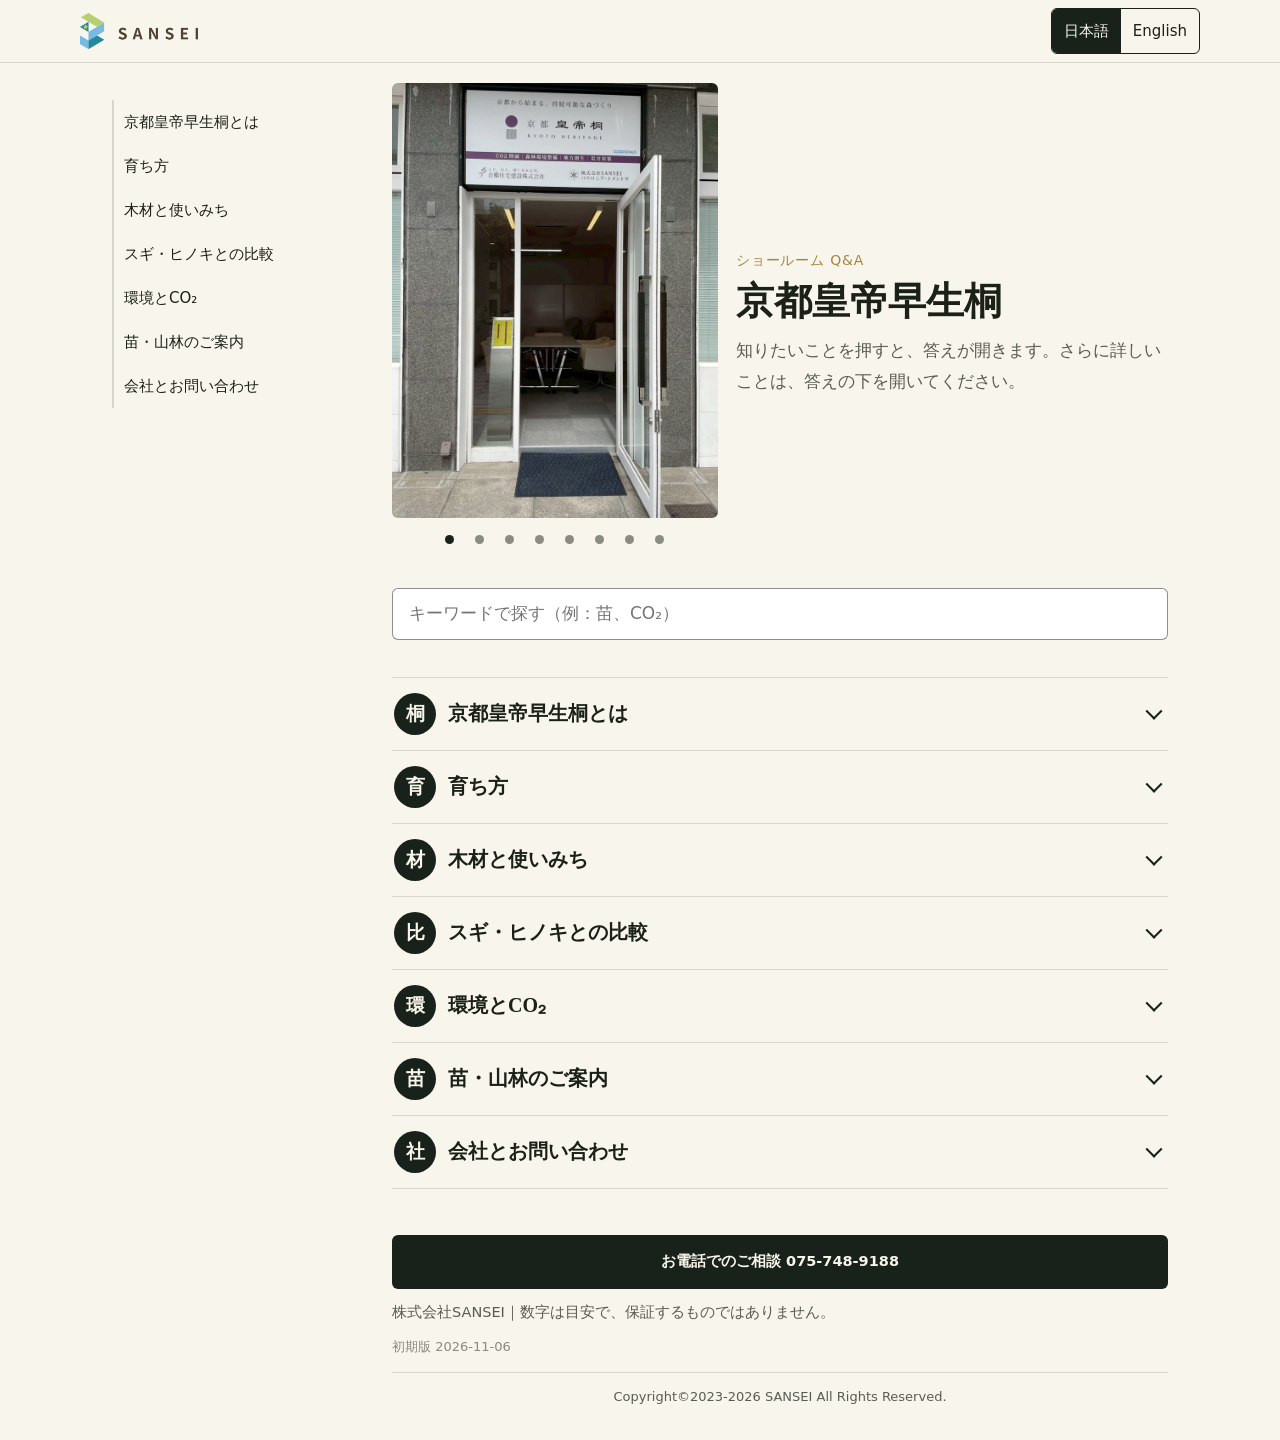
==== index.html @ a07f67c0 "見直しを反映：年数・直径と幹回り・品質・収穫回数・相談先・スタッフ専用の参考資料（57問） - 成木は5〜6年、製品は3年目ごろからに統一 - 直径と幹回りを書き分け、滋賀の失敗例と札幌の聞き取りを足" ====
<!doctype html>
<html lang="ja">
<head>
<meta charset="utf-8">
<meta name="viewport" content="width=device-width, initial-scale=1, viewport-fit=cover">
<meta name="robots" content="noindex,nofollow">
<meta name="theme-color" content="#18221a">
<title>京都皇帝早生桐 Q&amp;A｜株式会社SANSEI</title>
<link rel="icon" href="img/icon-32x32.jpg">
<link rel="apple-touch-icon" href="img/icon-192x192.jpg">
<link rel="stylesheet" href="assets/style.css?v=20261106b">
</head>
<body class="kkqa-page">
<div class="kkqa" id="kkqa">
  <header class="kkqa-bar">
    <img class="kkqa-logo" src="img/logo-sansei-h.png" alt="SANSEI" width="118" height="33">
    <div class="kkqa-lang" role="group" aria-label="Language">
      <button class="kkqa-lang__btn" type="button" data-kkqa-lang="ja">日本語</button>
      <button class="kkqa-lang__btn" type="button" data-kkqa-lang="en">English</button>
    </div>
  </header>

  <div class="kkqa-layout">
    <nav class="kkqa-nav" id="kkqa-nav" aria-label="Categories"></nav>
    <main class="kkqa-main">
      <section class="kkqa-intro">
        <div class="kkqa-slider" id="kkqa-slider"></div>
        <div class="kkqa-intro__text">
          <p class="kkqa-intro__eyebrow" id="kkqa-eyebrow"></p>
          <h1 class="kkqa-intro__title" id="kkqa-title"></h1>
          <p class="kkqa-intro__lead" id="kkqa-lead"></p>
        </div>
      </section>

      <div class="kkqa-search">
        <label class="kkqa-sr" for="kkqa-q" id="kkqa-q-label"></label>
        <input class="kkqa-search__input" id="kkqa-q" type="search" autocomplete="off" enterkeyhint="search">
      </div>
      <p class="kkqa-count" id="kkqa-count" aria-live="polite"></p>

      <div class="kkqa-list" id="kkqa-list"></div>
      <noscript><p class="kkqa-empty">JavaScript を有効にしてください。</p></noscript>

      <footer class="kkqa-foot">
        <a class="kkqa-foot__tel" id="kkqa-tel" href="tel:0757489188"></a>
        <p class="kkqa-foot__text" id="kkqa-foot"></p>
        <p class="kkqa-foot__ver" id="kkqa-ver"></p>
        <p class="kkqa-foot__copy">Copyright©2023-2026 SANSEI All Rights Reserved.</p>
      </footer>
    </main>
  </div>
</div>

<script src="assets/qa-data.js?v=20261106b"></script>
<script src="assets/app.js?v=20261106b"></script>
</body>
</html>
---- assets/style.css ----
/* 京都皇帝早生桐 Q&A
   ・クラスは全部 kkqa- で始まる。素のタグ（table / h1 など）に直接は効かせない
     → WordPress などへ埋め込んでも、外のCSSと互いに干渉しにくい。
   ・色・文字・余白は下の --kkqa- を変えるだけで全体が変わる。
   ・1問だけ見た目を変える時は .kkqa-item--問いのid、1分類は .kkqa-cat--分類のid を使う。
   ・スマホ基準 → 640px でタブレット → 960px で PC（左に目次）。 */
.kkqa{
  color-scheme:light;
  --kkqa-paper:#f8f5ec; --kkqa-cream:#f2ede1; --kkqa-white:#fff;
  --kkqa-forest:#18221a; --kkqa-leaf:#b9c99a; --kkqa-gold:#a8843f;
  --kkqa-ink:#1b2117; --kkqa-ink-2:rgba(27,33,23,.72); --kkqa-ink-3:rgba(27,33,23,.5);
  --kkqa-line:rgba(27,33,23,.14); --kkqa-on-dark:#f8f5ec;
  --kkqa-sans:"Hiragino Sans","Yu Gothic UI","Yu Gothic","Noto Sans JP",system-ui,sans-serif;
  --kkqa-serif:"Hiragino Mincho ProN","Yu Mincho","Noto Serif JP",serif;
  --kkqa-size:17px; --kkqa-radius:6px; --kkqa-tap:44px;
  --kkqa-gut:clamp(16px,4vw,32px); --kkqa-width:760px; --kkqa-width-wide:1120px; --kkqa-bar-h:64px;

  min-height:100vh;background:var(--kkqa-paper);color:var(--kkqa-ink);
  font:400 var(--kkqa-size)/1.8 var(--kkqa-sans);overflow-wrap:anywhere;-webkit-text-size-adjust:100%;
}
.kkqa,.kkqa *{box-sizing:border-box}
.kkqa-page{margin:0}
.kkqa-sr{position:absolute;width:1px;height:1px;overflow:hidden;clip-path:inset(50%)}

/* 上の帯 */
.kkqa-bar{position:sticky;top:0;z-index:10;display:flex;align-items:center;justify-content:space-between;gap:12px;
  padding:8px var(--kkqa-gut);padding-top:calc(8px + env(safe-area-inset-top));background:var(--kkqa-paper);border-bottom:1px solid var(--kkqa-line)}
.kkqa-logo{display:block;width:104px;height:auto}
.kkqa-lang{display:flex;flex:none;border:1px solid var(--kkqa-forest);border-radius:var(--kkqa-radius);overflow:hidden}
.kkqa-lang__btn{min-height:var(--kkqa-tap);padding:0 12px;border:0;background:transparent;color:inherit;font:inherit;font-size:15px;cursor:pointer}
.kkqa-lang__btn[aria-pressed="true"]{background:var(--kkqa-forest);color:var(--kkqa-on-dark)}

/* 全体の枠 */
.kkqa-layout{max-width:var(--kkqa-width);margin:0 auto;padding:0 var(--kkqa-gut)}
.kkqa-nav{display:none}

/* はじめ */
.kkqa-intro{display:grid;gap:18px;padding:20px 0 8px}
.kkqa-slider{min-width:0}
.kkqa-slider__track{display:flex;overflow-x:auto;scroll-snap-type:x mandatory;border-radius:var(--kkqa-radius);scrollbar-width:none;-webkit-overflow-scrolling:touch}
.kkqa-slider__track::-webkit-scrollbar{display:none}
.kkqa-slider__slide{flex:0 0 100%;margin:0;scroll-snap-align:start}
.kkqa-slider__img{display:block;width:100%;height:auto;aspect-ratio:4/3;object-fit:cover}
.kkqa-slider__dots{display:flex;justify-content:center}
.kkqa-slider__dot{display:grid;place-items:center;width:30px;height:var(--kkqa-tap);padding:0;border:0;background:transparent;cursor:pointer}
.kkqa-slider__dot::before{content:"";width:9px;height:9px;border-radius:50%;background:var(--kkqa-ink-3)}
.kkqa-slider__dot[aria-current="true"]::before{background:var(--kkqa-forest)}
.kkqa-intro__eyebrow{margin:0;color:var(--kkqa-gold);font-size:14px;letter-spacing:.06em}
.kkqa-intro__title{margin:2px 0 8px;font:600 clamp(28px,7vw,38px)/1.35 var(--kkqa-serif)}
.kkqa-intro__lead{margin:0;color:var(--kkqa-ink-2)}

/* 検索 */
.kkqa-search{position:relative;margin-top:18px}
.kkqa-search__input{width:100%;min-height:52px;padding:0 16px;border:1px solid var(--kkqa-ink-3);border-radius:var(--kkqa-radius);background:var(--kkqa-white);color:inherit;font:inherit}
.kkqa-search__input:focus{outline:2px solid var(--kkqa-forest);outline-offset:1px}
.kkqa-count{min-height:1.5em;margin:6px 2px 10px;color:var(--kkqa-ink-2);font-size:14px}

/* トグル共通（分類と問い） */
.kkqa-cat__head,.kkqa-item__head{display:flex;align-items:center;gap:12px;padding:12px 2px;cursor:pointer;list-style:none;font-weight:600;line-height:1.5}
.kkqa-cat__head::-webkit-details-marker,.kkqa-item__head::-webkit-details-marker{display:none}
.kkqa-cat__head::after,.kkqa-item__head::after{content:"";flex:none;width:10px;height:10px;margin:0 6px 0 auto;border-right:2px solid var(--kkqa-forest);border-bottom:2px solid var(--kkqa-forest);transform:rotate(45deg) translate(-2px,-2px);transition:transform .15s}
.kkqa-cat[open]>.kkqa-cat__head::after,.kkqa-item[open]>.kkqa-item__head::after{transform:rotate(-135deg) translate(-2px,-2px)}
.kkqa-cat__head:focus-visible,.kkqa-item__head:focus-visible{outline:2px solid var(--kkqa-forest);outline-offset:2px}

/* 分類 */
.kkqa-cat{border-top:1px solid var(--kkqa-line);scroll-margin-top:calc(var(--kkqa-bar-h) + 8px)}
.kkqa-cat:last-child{border-bottom:1px solid var(--kkqa-line)}
.kkqa-cat__head{min-height:72px;font:600 20px/1.45 var(--kkqa-serif)}
.kkqa-cat__mark{flex:none;display:grid;place-items:center;width:42px;height:42px;border-radius:50%;background:var(--kkqa-forest);color:var(--kkqa-on-dark);font:600 19px/1 var(--kkqa-serif)}
.kkqa-cat__body{padding:0 0 14px}

/* 問い */
.kkqa-item{border-top:1px solid var(--kkqa-line);scroll-margin-top:calc(var(--kkqa-bar-h) + 8px)}
.kkqa-item__head{min-height:60px}
.kkqa-item__from{display:block;color:var(--kkqa-ink-3);font-size:13px;font-weight:400}
.kkqa-item__body{padding:0 2px 14px}
.kkqa-item__answer{margin:0;white-space:pre-line}
.kkqa-item__more{margin:12px 0 0 2px;padding-left:12px;border-left:2px solid var(--kkqa-leaf)}
.kkqa-item__more>.kkqa-item:first-child{border-top:0}
.kkqa-item__more>.kkqa-item>.kkqa-item__head{min-height:52px;font-weight:500}

/* 中に入れる部品 */
.kkqa-note{margin:10px 0 0;padding-left:12px;border-left:3px solid var(--kkqa-gold);color:var(--kkqa-ink-2);font-size:14.5px;line-height:1.7}
.kkqa-table-wrap{margin-top:12px;overflow-x:auto;-webkit-overflow-scrolling:touch}
.kkqa-table{width:100%;table-layout:fixed;border-collapse:collapse;font-size:clamp(13.5px,3.6vw,15px);line-height:1.5}
.kkqa-table__cell{padding:8px 5px;border-bottom:1px solid var(--kkqa-line);text-align:left;vertical-align:top;overflow-wrap:break-word;word-break:normal;font-weight:400}
.kkqa-table__cell--head{background:var(--kkqa-cream);font-weight:600}
.kkqa-table__cell--head:first-child{width:27%}
.kkqa-table__cell--row,.kkqa-table__cell--main{font-weight:600}
.kkqa-figure{margin:12px 0 0}
.kkqa-figure__img{display:block;width:100%;height:auto;border-radius:var(--kkqa-radius)}
.kkqa-figure__cap{margin-top:6px;color:var(--kkqa-ink-2);font-size:14px;line-height:1.6}
.kkqa-video{display:block;width:100%;aspect-ratio:16/9;margin-top:12px;border:0;border-radius:var(--kkqa-radius);background:#000}
.kkqa-link{display:flex;align-items:center;min-height:var(--kkqa-tap);margin-top:8px;color:var(--kkqa-forest);font-weight:600}

.kkqa-empty{padding:18px 2px;color:var(--kkqa-ink-2)}

/* 下 */
.kkqa-foot{margin-top:28px;padding:18px 0 calc(32px + env(safe-area-inset-bottom));color:var(--kkqa-ink-2);font-size:14.5px}
.kkqa-foot__tel{display:flex;align-items:center;justify-content:center;min-height:54px;border-radius:var(--kkqa-radius);background:var(--kkqa-forest);color:var(--kkqa-on-dark);font-weight:600;text-decoration:none}
.kkqa-foot__text{margin:10px 0 0}
.kkqa-foot__ver{margin:10px 0 0;color:var(--kkqa-ink-3);font-size:13px}
.kkqa-foot__copy{margin:14px 0 0;padding-top:12px;border-top:1px solid var(--kkqa-line);font-size:13px;text-align:center}

/* タブレット */
@media (min-width:640px){
  .kkqa-logo{width:118px}
  .kkqa-intro{grid-template-columns:42% 1fr;align-items:center}
  .kkqa-slider__img{aspect-ratio:3/4}
}
/* PC：左に目次 */
@media (min-width:960px){
  .kkqa-bar{padding-left:max(var(--kkqa-gut),calc(50vw - var(--kkqa-width-wide)/2));padding-right:max(var(--kkqa-gut),calc(50vw - var(--kkqa-width-wide)/2))}
  .kkqa-layout{display:grid;grid-template-columns:240px minmax(0,1fr);gap:40px;max-width:var(--kkqa-width-wide)}
  .kkqa-nav{display:block;position:sticky;top:calc(var(--kkqa-bar-h) + 12px);align-self:start;padding-top:24px}
  .kkqa-nav__btn{display:block;width:100%;min-height:var(--kkqa-tap);padding:9px 10px;border:0;border-left:2px solid var(--kkqa-line);background:transparent;color:inherit;font:inherit;font-size:15px;line-height:1.5;text-align:left;cursor:pointer}
  .kkqa-nav__btn:hover{border-left-color:var(--kkqa-forest);background:var(--kkqa-cream)}
}
@media (prefers-reduced-motion:reduce){.kkqa-cat__head::after,.kkqa-item__head::after{transition:none}}
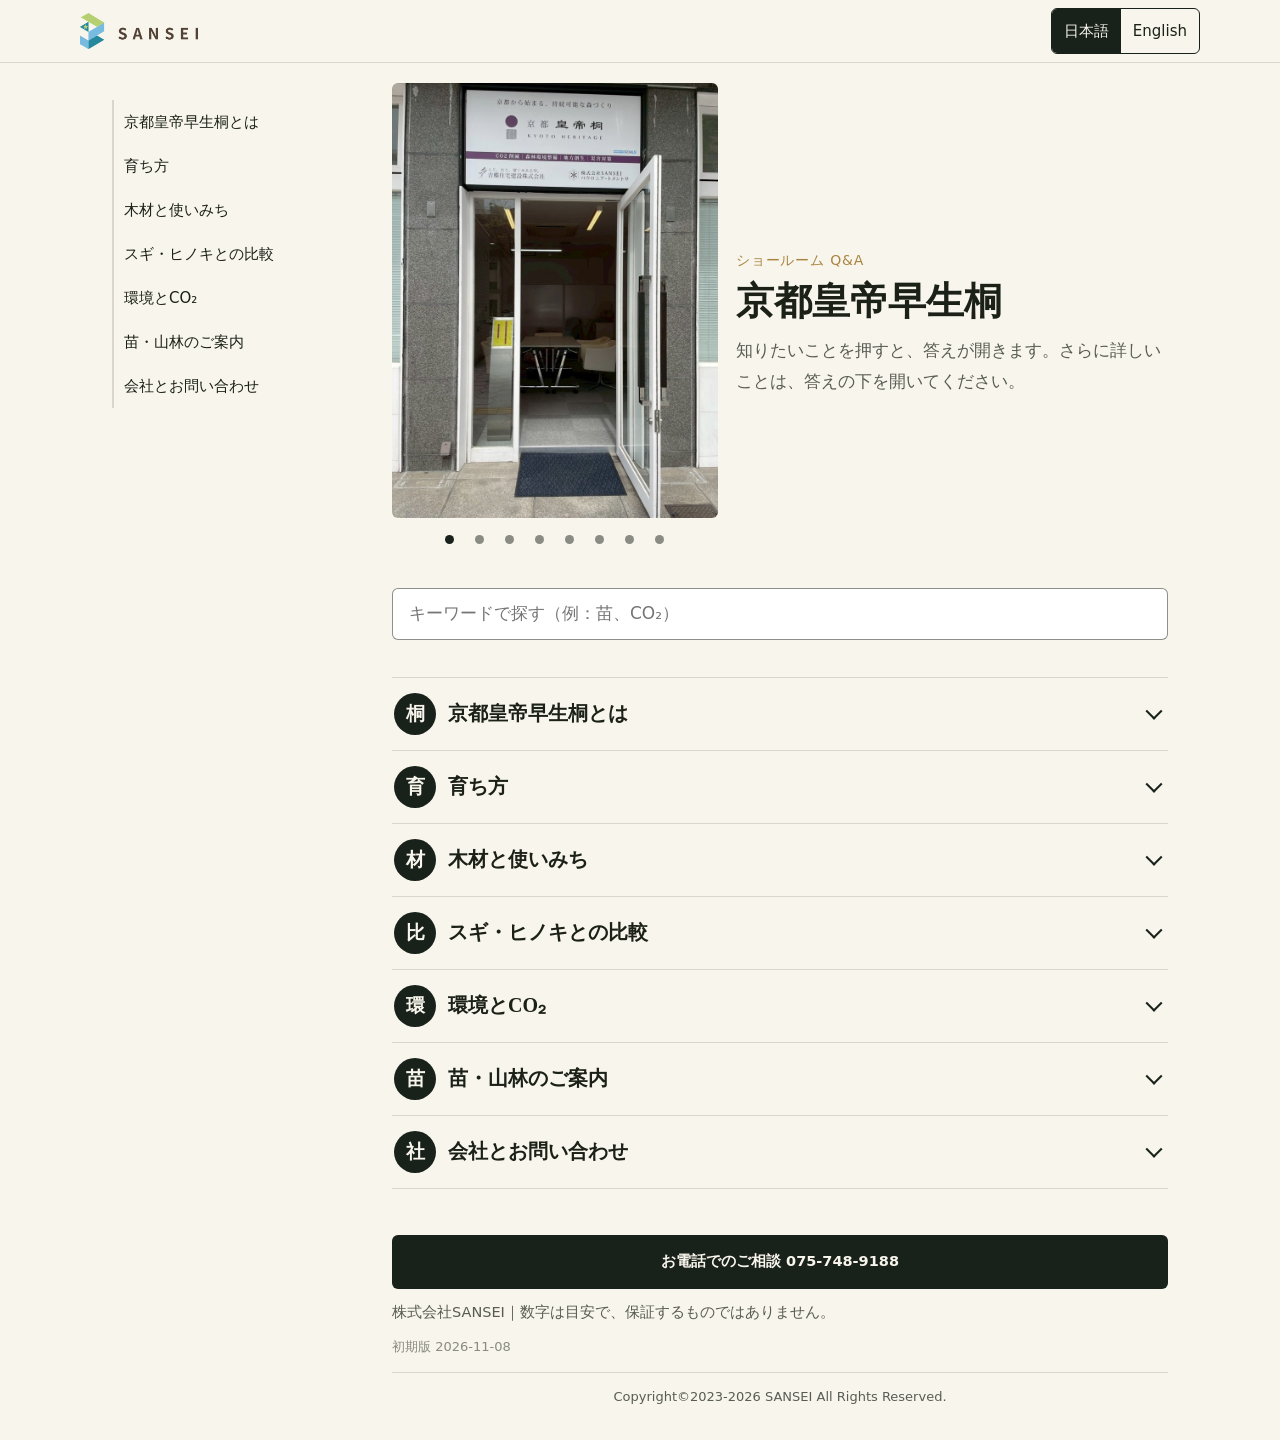
==== commit 245dc0a8: "研究・親木・品種の成り立ちは機密事項として線を引く（5か所） Co-Authored-By: Claude Opus 5.5 <noreply@anthropic.com>" ====
--- a/index.html
+++ b/index.html
@@ -8,7 +8,7 @@
 <title>京都皇帝早生桐 Q&amp;A｜株式会社SANSEI</title>
 <link rel="icon" href="img/icon-32x32.jpg">
 <link rel="apple-touch-icon" href="img/icon-192x192.jpg">
-<link rel="stylesheet" href="assets/style.css?v=20261106b">
+<link rel="stylesheet" href="assets/style.css?v=20261108a">
 </head>
 <body class="kkqa-page">
 <div class="kkqa" id="kkqa">
@@ -51,7 +51,7 @@
   </div>
 </div>
 
-<script src="assets/qa-data.js?v=20261106b"></script>
-<script src="assets/app.js?v=20261106b"></script>
+<script src="assets/qa-data.js?v=20261108a"></script>
+<script src="assets/app.js?v=20261108a"></script>
 </body>
 </html>
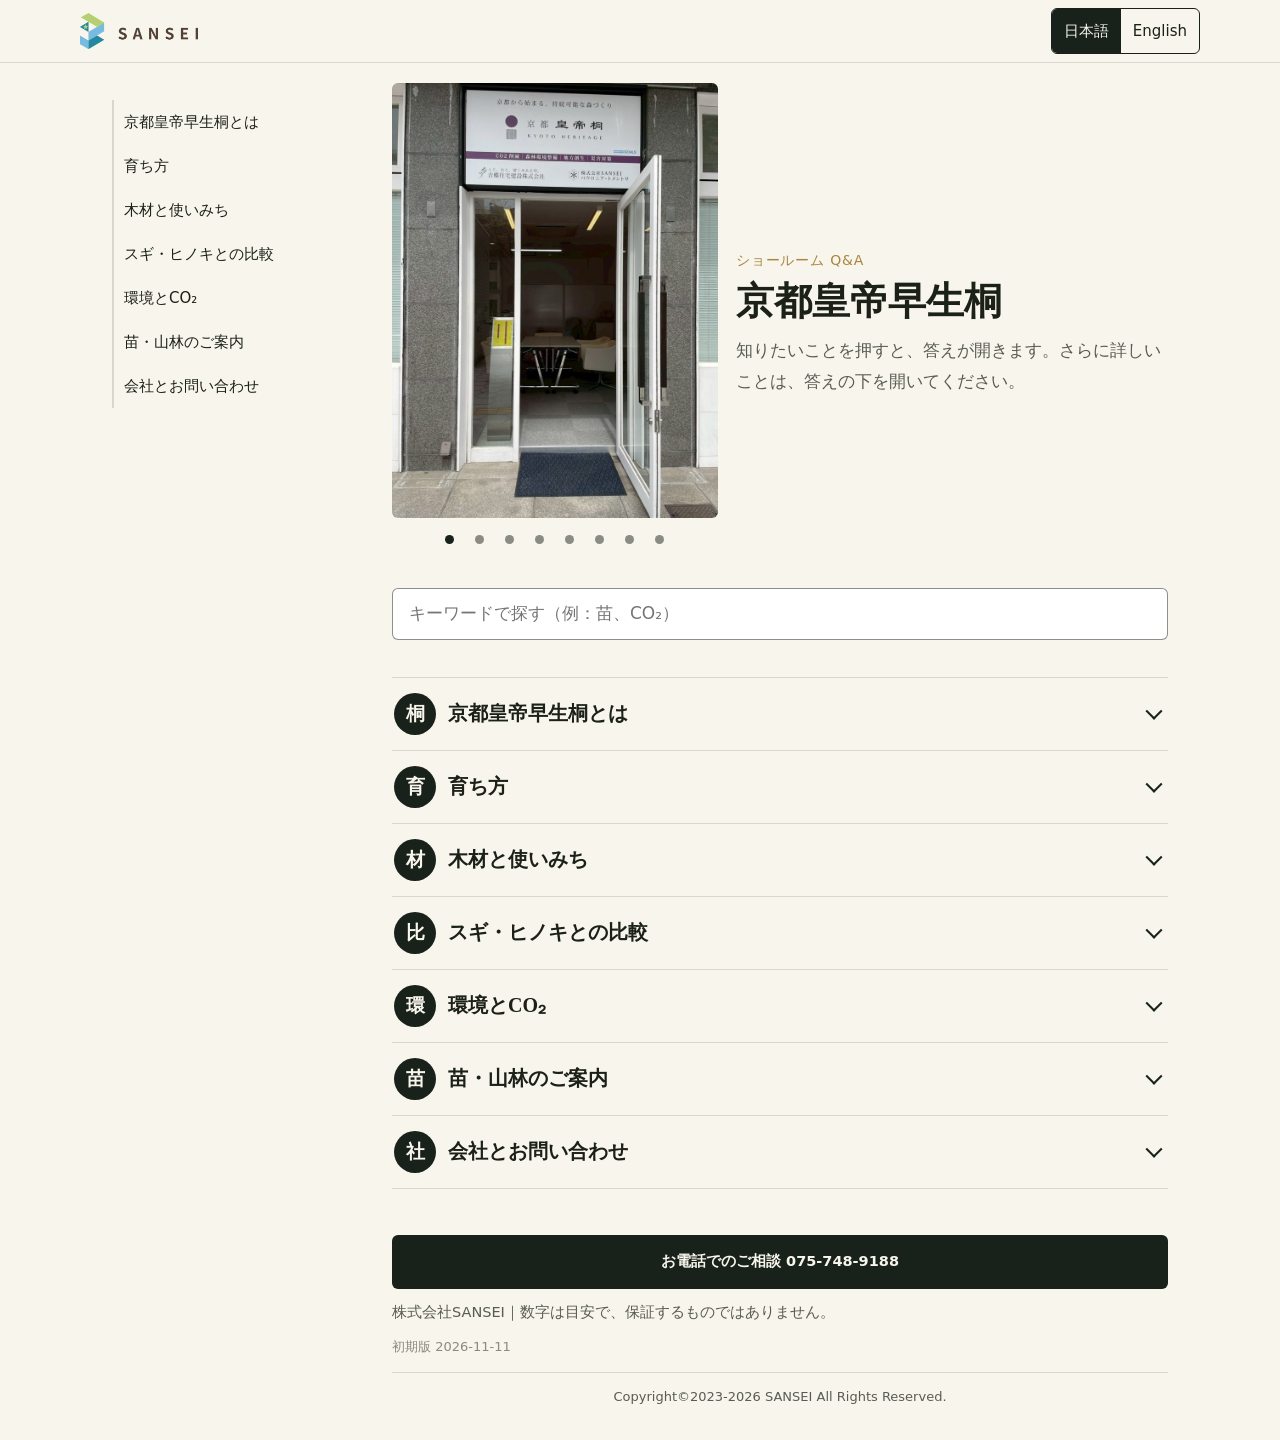
==== commit 8a410ce4: "Add reading of 早生桐 and 早生樹 (what-read) Co-Authored-By: Claude Opus 5.5 <noreply@anthropic.com>" ====
--- a/index.html
+++ b/index.html
@@ -8,7 +8,7 @@
 <title>京都皇帝早生桐 Q&amp;A｜株式会社SANSEI</title>
 <link rel="icon" href="img/icon-32x32.jpg">
 <link rel="apple-touch-icon" href="img/icon-192x192.jpg">
-<link rel="stylesheet" href="assets/style.css?v=20261108a">
+<link rel="stylesheet" href="assets/style.css?v=20261111a">
 </head>
 <body class="kkqa-page">
 <div class="kkqa" id="kkqa">
@@ -51,7 +51,7 @@
   </div>
 </div>
 
-<script src="assets/qa-data.js?v=20261108a"></script>
-<script src="assets/app.js?v=20261108a"></script>
+<script src="assets/qa-data.js?v=20261111a"></script>
+<script src="assets/app.js?v=20261111a"></script>
 </body>
 </html>
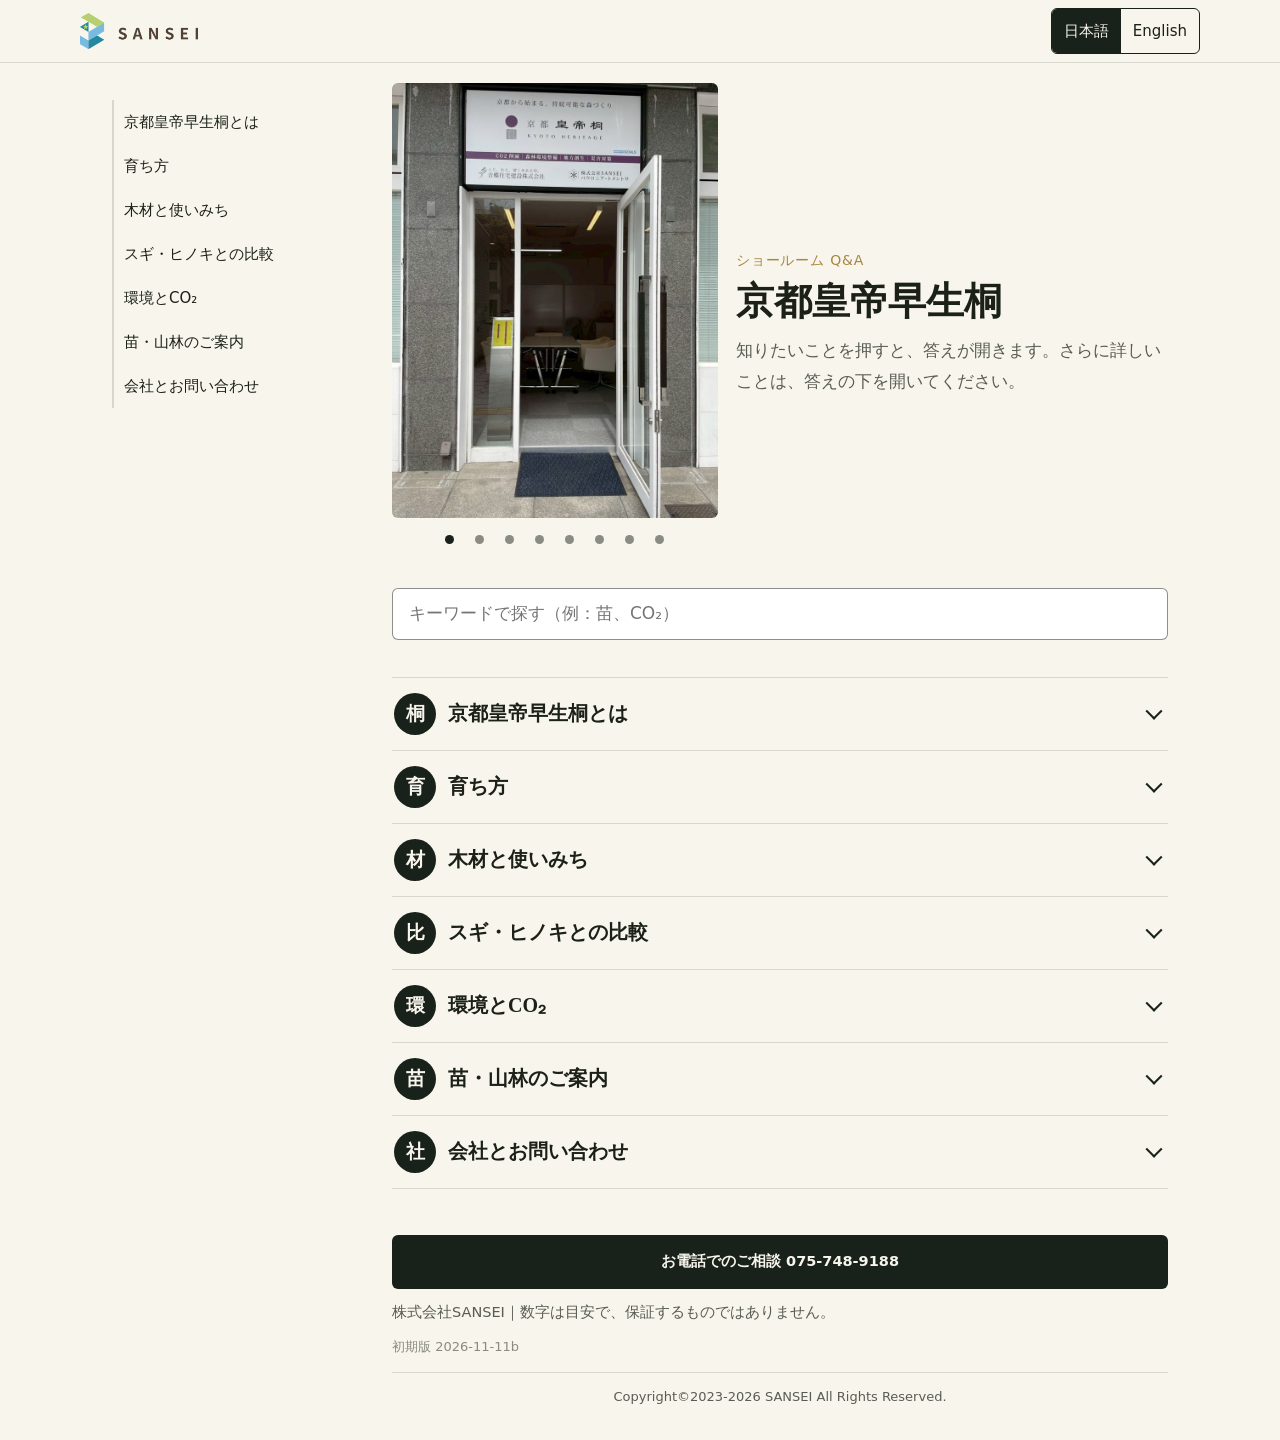
==== commit dffb1505: "Move the reading answer to the top level of the About section Co-Authored-By: Claude Opus 5.5 <norep" ====
--- a/index.html
+++ b/index.html
@@ -8,7 +8,7 @@
 <title>京都皇帝早生桐 Q&amp;A｜株式会社SANSEI</title>
 <link rel="icon" href="img/icon-32x32.jpg">
 <link rel="apple-touch-icon" href="img/icon-192x192.jpg">
-<link rel="stylesheet" href="assets/style.css?v=20261111a">
+<link rel="stylesheet" href="assets/style.css?v=20261111b">
 </head>
 <body class="kkqa-page">
 <div class="kkqa" id="kkqa">
@@ -51,7 +51,7 @@
   </div>
 </div>
 
-<script src="assets/qa-data.js?v=20261111a"></script>
-<script src="assets/app.js?v=20261111a"></script>
+<script src="assets/qa-data.js?v=20261111b"></script>
+<script src="assets/app.js?v=20261111b"></script>
 </body>
 </html>
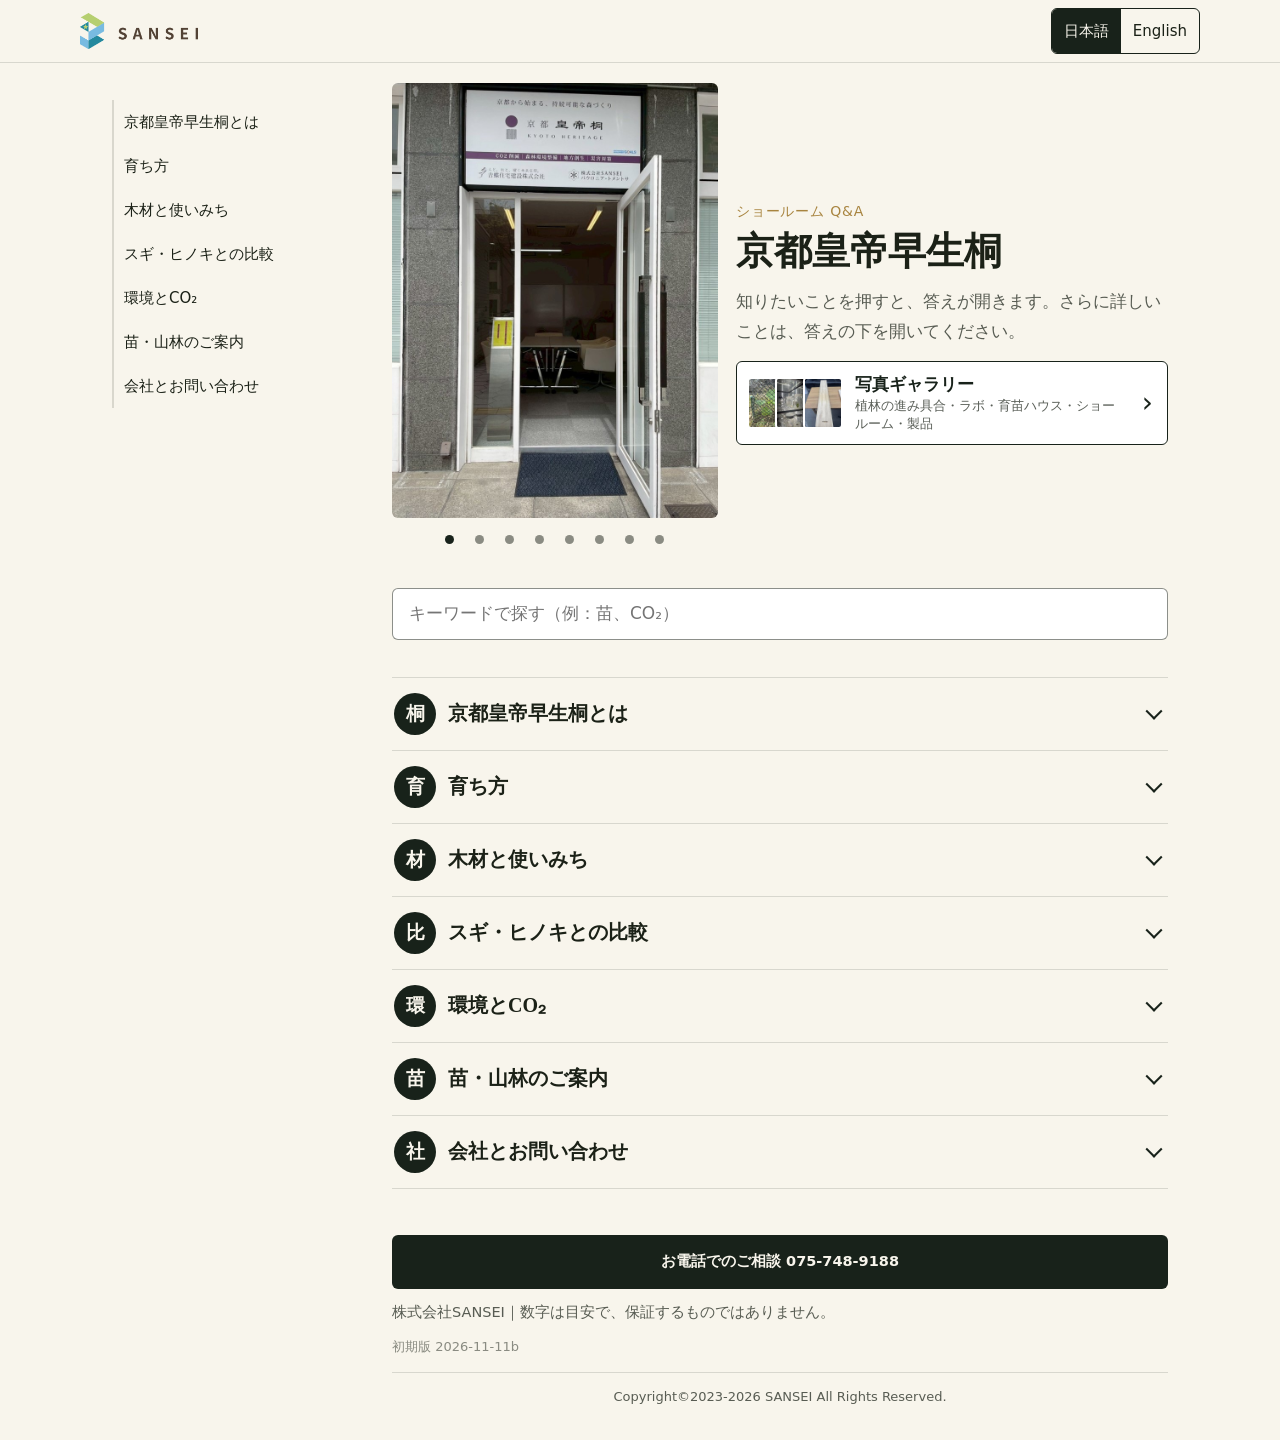
==== commit d0fb2e61: "Add photo gallery (gallery/) and a link from the Q&A intro Co-Authored-By: Claude Opus 5.5 <noreply@" ====
--- a/index.html
+++ b/index.html
@@ -8,7 +8,7 @@
 <title>京都皇帝早生桐 Q&amp;A｜株式会社SANSEI</title>
 <link rel="icon" href="img/icon-32x32.jpg">
 <link rel="apple-touch-icon" href="img/icon-192x192.jpg">
-<link rel="stylesheet" href="assets/style.css?v=20261111b">
+<link rel="stylesheet" href="assets/style.css?v=20261111c">
 </head>
 <body class="kkqa-page">
 <div class="kkqa" id="kkqa">
@@ -29,6 +29,11 @@
           <p class="kkqa-intro__eyebrow" id="kkqa-eyebrow"></p>
           <h1 class="kkqa-intro__title" id="kkqa-title"></h1>
           <p class="kkqa-intro__lead" id="kkqa-lead"></p>
+          <a class="kkqa-gal" href="gallery/">
+            <span class="kkqa-gal__pics" aria-hidden="true"><img src="gallery/img/p1-01-t.jpg" alt=""><img src="gallery/img/lab-01-t.jpg" alt=""><img src="gallery/img/prod-01-t.jpg" alt=""></span>
+            <span class="kkqa-gal__text"><b><span lang="ja">写真ギャラリー</span><span lang="en">Photo gallery</span></b>
+              <small><span lang="ja">植林の進み具合・ラボ・育苗ハウス・ショールーム・製品</span><span lang="en">Planting progress, lab, nursery, showroom, products</span></small></span>
+          </a>
         </div>
       </section>
 
@@ -51,7 +56,7 @@
   </div>
 </div>
 
-<script src="assets/qa-data.js?v=20261111b"></script>
-<script src="assets/app.js?v=20261111b"></script>
+<script src="assets/qa-data.js?v=20261111c"></script>
+<script src="assets/app.js?v=20261111c"></script>
 </body>
 </html>
--- a/assets/style.css
+++ b/assets/style.css
@@ -48,6 +48,18 @@
 .kkqa-intro__eyebrow{margin:0;color:var(--kkqa-gold);font-size:14px;letter-spacing:.06em}
 .kkqa-intro__title{margin:2px 0 8px;font:600 clamp(28px,7vw,38px)/1.35 var(--kkqa-serif)}
 .kkqa-intro__lead{margin:0;color:var(--kkqa-ink-2)}
+/* 写真ギャラリーへの入口（gallery/）。言語は html の lang で片方だけ出す */
+.kkqa-gal{display:flex;align-items:center;gap:12px;margin-top:14px;padding:10px 40px 10px 10px;position:relative;
+  border:1px solid var(--kkqa-forest);border-radius:var(--kkqa-radius);background:var(--kkqa-white);color:var(--kkqa-ink);text-decoration:none;line-height:1.45}
+.kkqa-gal::after{content:"›";position:absolute;right:14px;top:50%;transform:translateY(-50%);font-size:28px;color:var(--kkqa-forest)}
+.kkqa-gal:focus-visible{outline:3px solid var(--kkqa-gold);outline-offset:2px}
+.kkqa-gal__pics{display:flex;flex:none}
+.kkqa-gal__pics img{display:block;width:40px;height:52px;object-fit:cover;border:2px solid var(--kkqa-white);border-radius:4px}
+.kkqa-gal__pics img+img{margin-left:-12px}
+.kkqa-gal__text{display:flex;flex-direction:column;min-width:0}
+.kkqa-gal__text b{font-size:17px;color:var(--kkqa-forest)}
+.kkqa-gal__text small{font-size:13px;color:var(--kkqa-ink-2)}
+html[lang="en"] .kkqa-gal [lang="ja"],html:not([lang="en"]) .kkqa-gal [lang="en"]{display:none}
 
 /* 検索 */
 .kkqa-search{position:relative;margin-top:18px}
